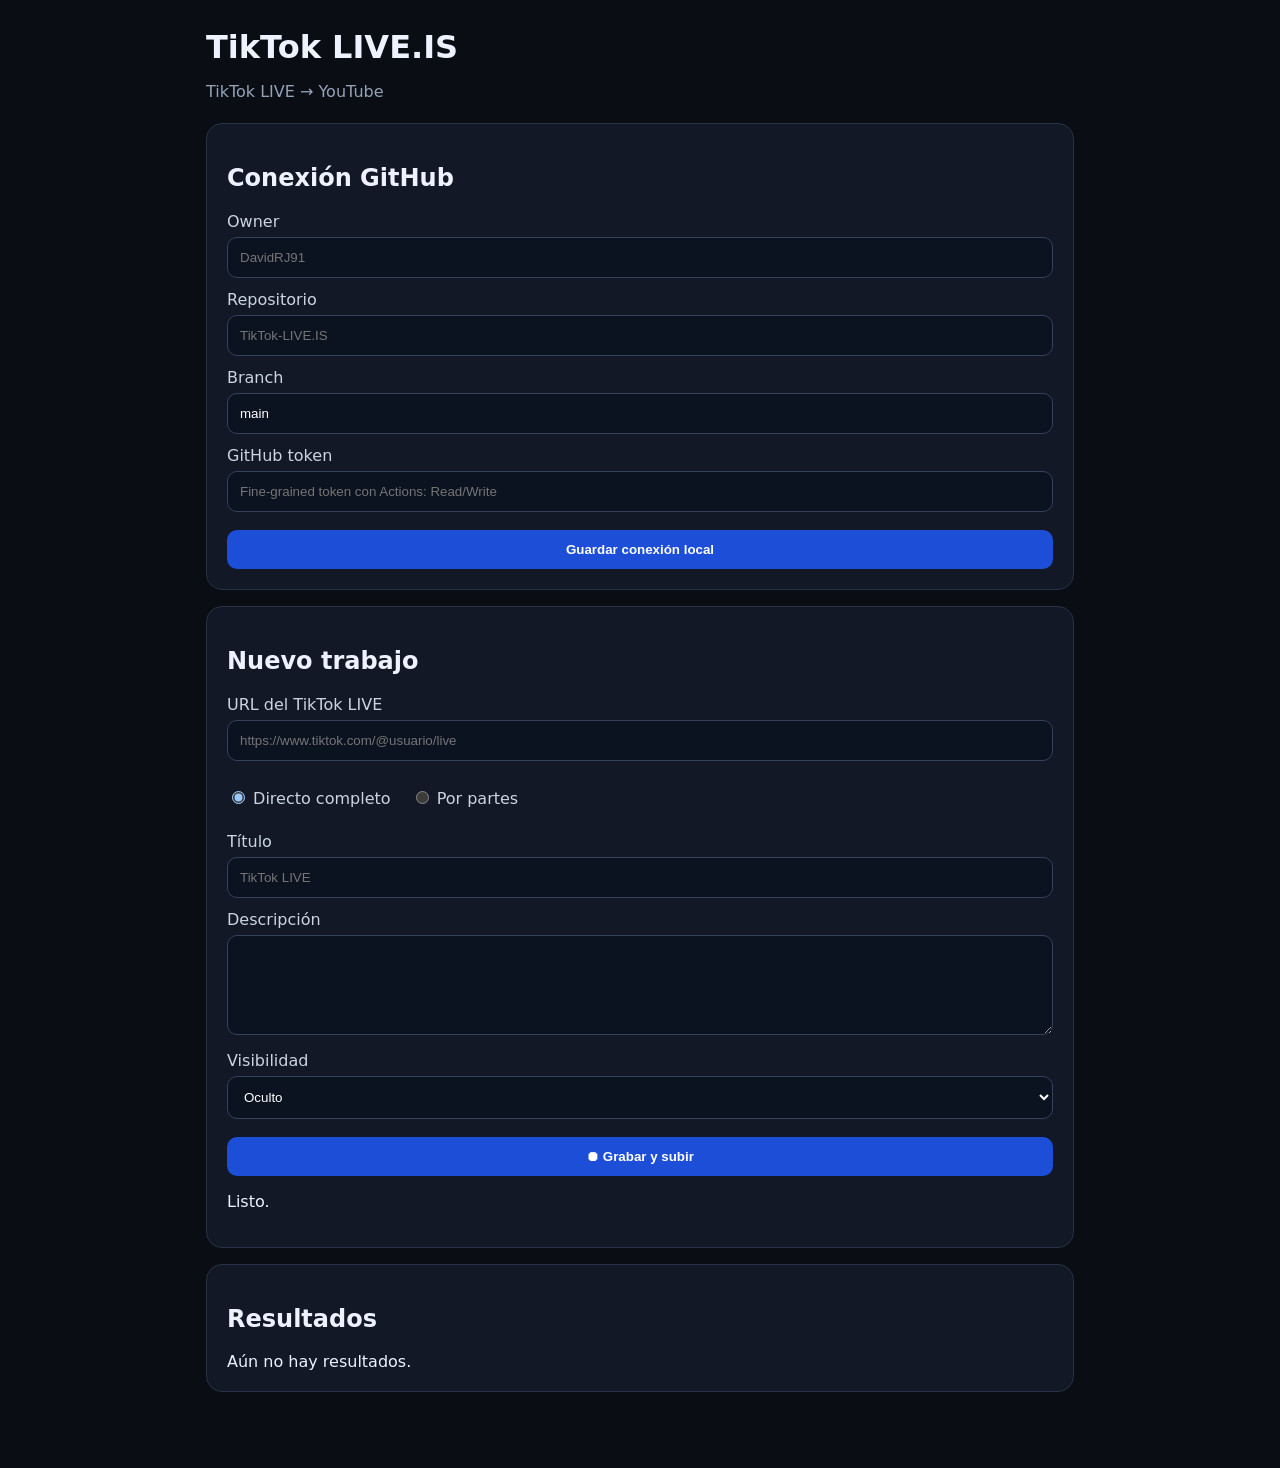
==== docs/index.html @ f422edba "Add files via upload" ====
<!doctype html>
<html lang="es">
<head>
  <meta charset="utf-8">
  <meta name="viewport" content="width=device-width,initial-scale=1">
  <title>TikTok LIVE.IS</title>
  <link rel="stylesheet" href="style.css">
</head>
<body>
<main class="app">
  <header><h1>TikTok LIVE.IS</h1><p>TikTok LIVE → YouTube</p></header>

  <section class="card">
    <h2>Conexión GitHub</h2>
    <label>Owner <input id="owner" placeholder="DavidRJ91"></label>
    <label>Repositorio <input id="repo" placeholder="TikTok-LIVE.IS"></label>
    <label>Branch <input id="branch" value="main"></label>
    <label>GitHub token <input id="token" type="password" placeholder="Fine-grained token con Actions: Read/Write"></label>
    <button id="saveConnection">Guardar conexión local</button>
  </section>

  <section class="card">
    <h2>Nuevo trabajo</h2>
    <label>URL del TikTok LIVE
      <input id="tiktokLiveUrl" type="url" placeholder="https://www.tiktok.com/@usuario/live">
    </label>

    <div class="modes">
      <label><input type="radio" name="mode" value="live_simple" checked> Directo completo</label>
      <label><input type="radio" name="mode" value="live_chunked"> Por partes</label>
    </div>

    <label id="chunkWrap">Minutos por parte
      <input id="chunkMinutes" type="number" min="5" max="60" value="25">
    </label>

    <label>Título <input id="title" placeholder="TikTok LIVE"></label>
    <label>Descripción <textarea id="description"></textarea></label>

    <label>Visibilidad
      <select id="privacy">
        <option value="unlisted">Oculto</option>
        <option value="public">Público</option>
        <option value="scheduled">Programado</option>
      </select>
    </label>

    <label id="scheduleWrap">Fecha y hora
      <input id="scheduledAt" type="datetime-local">
    </label>

    <button id="start">⏺ Grabar y subir</button>
    <p id="status">Listo.</p>
    <div id="runInfo"></div>
  </section>

  <section class="card">
    <h2>Resultados</h2>
    <div id="results">Aún no hay resultados.</div>
  </section>
</main>
<script src="app.js"></script>
</body>
</html>
---- docs/style.css ----
:root { color-scheme: dark; font-family: Inter, system-ui, sans-serif; }
* { box-sizing: border-box; }
body { margin:0; background:#0a0d14; color:#eef2ff; }
.app { max-width:900px; margin:auto; padding:28px 16px 60px; }
header { margin-bottom:22px; }
h1 { margin:0; font-size:2rem; }
header p { color:#94a3b8; }
.card { background:#121826; border:1px solid #263247; border-radius:16px; padding:20px; margin:16px 0; }
label { display:block; margin:12px 0; color:#cbd5e1; }
input, textarea, select, button { width:100%; margin-top:6px; padding:12px; border-radius:10px; border:1px solid #34425c; background:#0b1220; color:#fff; }
textarea { min-height:100px; resize:vertical; }
button { cursor:pointer; font-weight:700; background:#1d4ed8; border:0; }
button:hover { filter:brightness(1.1); }
.modes { display:flex; gap:20px; flex-wrap:wrap; }
.modes label { width:auto; }
.modes input { width:auto; }
#status.ok { color:#86efac; }
#status.error { color:#fca5a5; }
.result a { color:#93c5fd; }
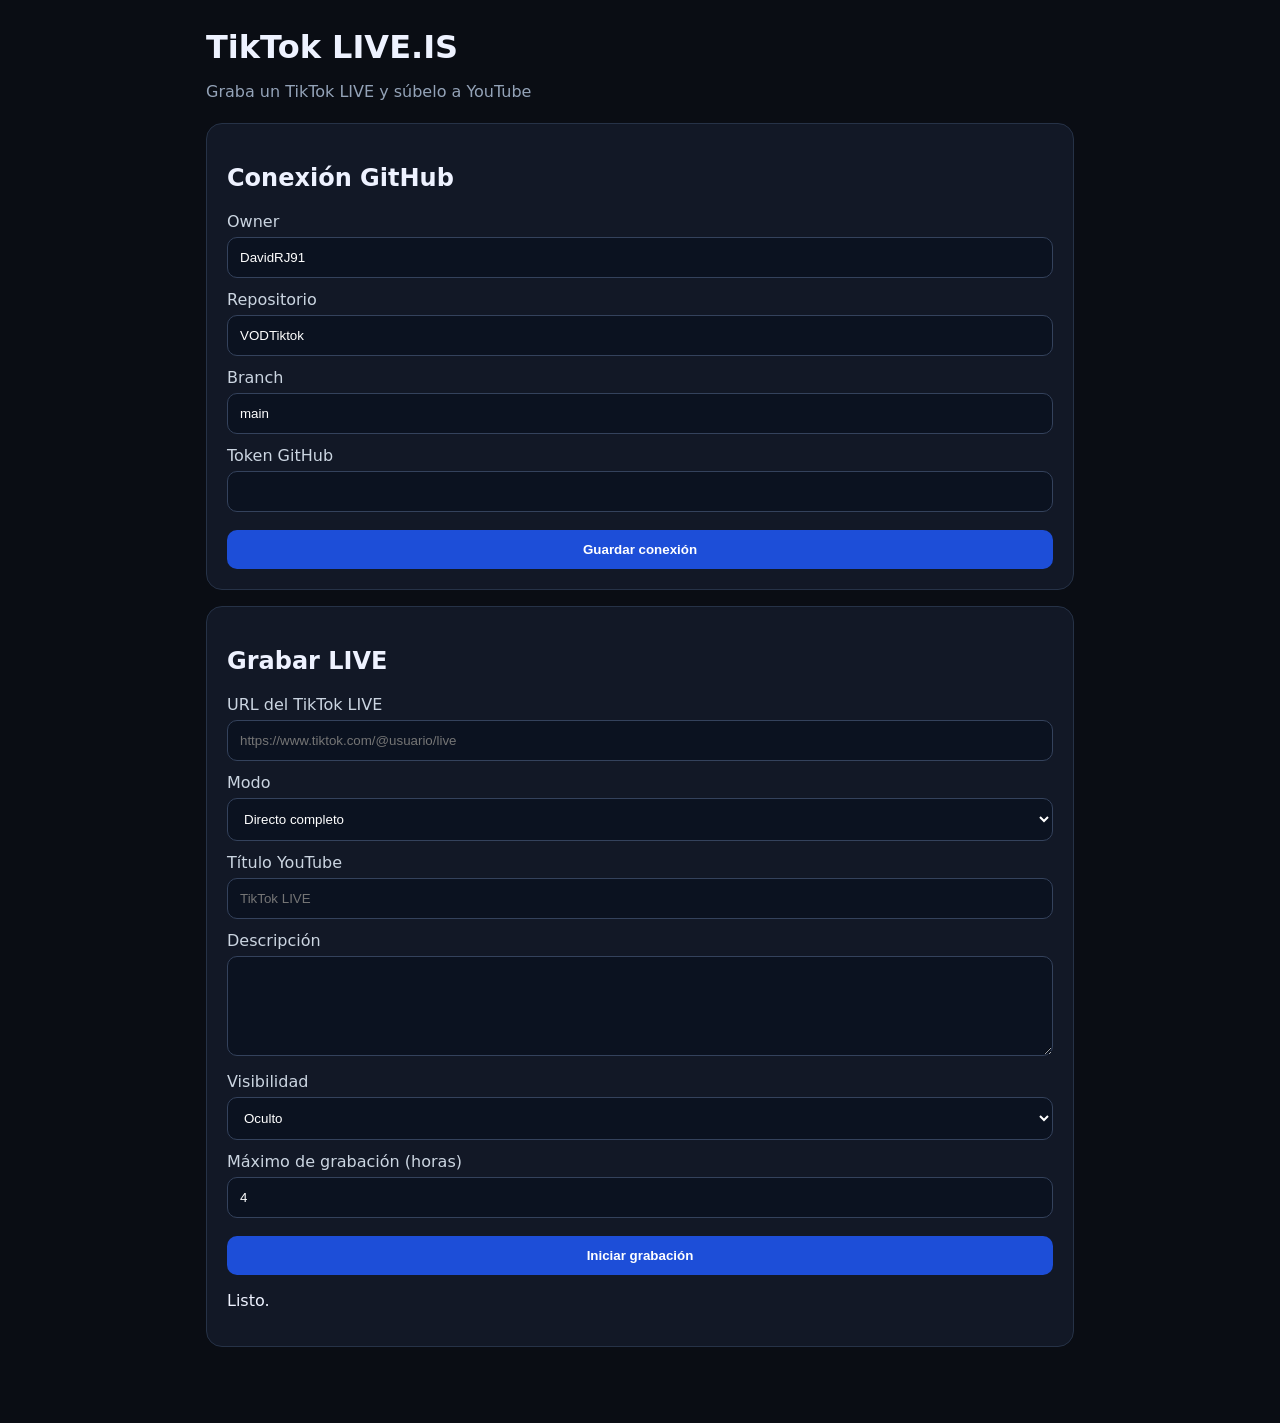
==== commit b979975d: "Add files via upload" ====
--- a/docs/index.html
+++ b/docs/index.html
@@ -2,63 +2,77 @@
 <html lang="es">
 <head>
   <meta charset="utf-8">
-  <meta name="viewport" content="width=device-width,initial-scale=1">
+  <meta name="viewport" content="width=device-width, initial-scale=1">
   <title>TikTok LIVE.IS</title>
   <link rel="stylesheet" href="style.css">
 </head>
 <body>
-<main class="app">
-  <header><h1>TikTok LIVE.IS</h1><p>TikTok LIVE → YouTube</p></header>
+  <main class="app">
+    <header>
+      <h1>TikTok LIVE.IS</h1>
+      <p>Graba un TikTok LIVE y súbelo a YouTube</p>
+    </header>
 
-  <section class="card">
-    <h2>Conexión GitHub</h2>
-    <label>Owner <input id="owner" placeholder="DavidRJ91"></label>
-    <label>Repositorio <input id="repo" placeholder="TikTok-LIVE.IS"></label>
-    <label>Branch <input id="branch" value="main"></label>
-    <label>GitHub token <input id="token" type="password" placeholder="Fine-grained token con Actions: Read/Write"></label>
-    <button id="saveConnection">Guardar conexión local</button>
-  </section>
+    <section class="card">
+      <h2>Conexión GitHub</h2>
+      <label>Owner <input id="owner" value="DavidRJ91"></label>
+      <label>Repositorio <input id="repo" value="VODTiktok"></label>
+      <label>Branch <input id="branch" value="main"></label>
+      <label>Token GitHub <input id="token" type="password"></label>
+      <button id="saveConnection" type="button">Guardar conexión</button>
+    </section>
 
-  <section class="card">
-    <h2>Nuevo trabajo</h2>
-    <label>URL del TikTok LIVE
-      <input id="tiktokLiveUrl" type="url" placeholder="https://www.tiktok.com/@usuario/live">
-    </label>
+    <section class="card">
+      <h2>Grabar LIVE</h2>
 
-    <div class="modes">
-      <label><input type="radio" name="mode" value="live_simple" checked> Directo completo</label>
-      <label><input type="radio" name="mode" value="live_chunked"> Por partes</label>
-    </div>
+      <label>URL del TikTok LIVE
+        <input id="tiktokLiveUrl" type="url" placeholder="https://www.tiktok.com/@usuario/live">
+      </label>
 
-    <label id="chunkWrap">Minutos por parte
-      <input id="chunkMinutes" type="number" min="5" max="60" value="25">
-    </label>
+      <label>Modo
+        <select id="mode">
+          <option value="simple">Directo completo</option>
+          <option value="chunked">Por partes</option>
+        </select>
+      </label>
 
-    <label>Título <input id="title" placeholder="TikTok LIVE"></label>
-    <label>Descripción <textarea id="description"></textarea></label>
+      <label id="chunkWrap">Minutos por parte
+        <input id="chunkMinutes" type="number" min="1" max="60" value="5">
+      </label>
 
-    <label>Visibilidad
-      <select id="privacy">
-        <option value="unlisted">Oculto</option>
-        <option value="public">Público</option>
-        <option value="scheduled">Programado</option>
-      </select>
-    </label>
+      <label>Título YouTube
+        <input id="title" placeholder="TikTok LIVE">
+      </label>
 
-    <label id="scheduleWrap">Fecha y hora
-      <input id="scheduledAt" type="datetime-local">
-    </label>
+      <label>Descripción
+        <textarea id="description"></textarea>
+      </label>
 
-    <button id="start">⏺ Grabar y subir</button>
-    <p id="status">Listo.</p>
-    <div id="runInfo"></div>
-  </section>
+      <label>Visibilidad
+        <select id="privacy">
+          <option value="unlisted">Oculto</option>
+          <option value="public">Público</option>
+          <option value="private">Privado</option>
+          <option value="scheduled">Programado</option>
+        </select>
+      </label>
 
-  <section class="card">
-    <h2>Resultados</h2>
-    <div id="results">Aún no hay resultados.</div>
-  </section>
-</main>
-<script src="app.js"></script>
+      <label id="scheduleWrap" style="display:none">Fecha y hora
+        <input id="scheduledAt" type="datetime-local">
+      </label>
+
+      <label>Máximo de grabación (horas)
+        <input id="maxRecordHours" type="number" min="1" max="6" value="4">
+      </label>
+
+      <button id="start" type="button">Iniciar grabación</button>
+
+      <p id="status">Listo.</p>
+      <p id="runInfo"></p>
+      <div id="results"></div>
+    </section>
+  </main>
+
+  <script src="app.js"></script>
 </body>
 </html>
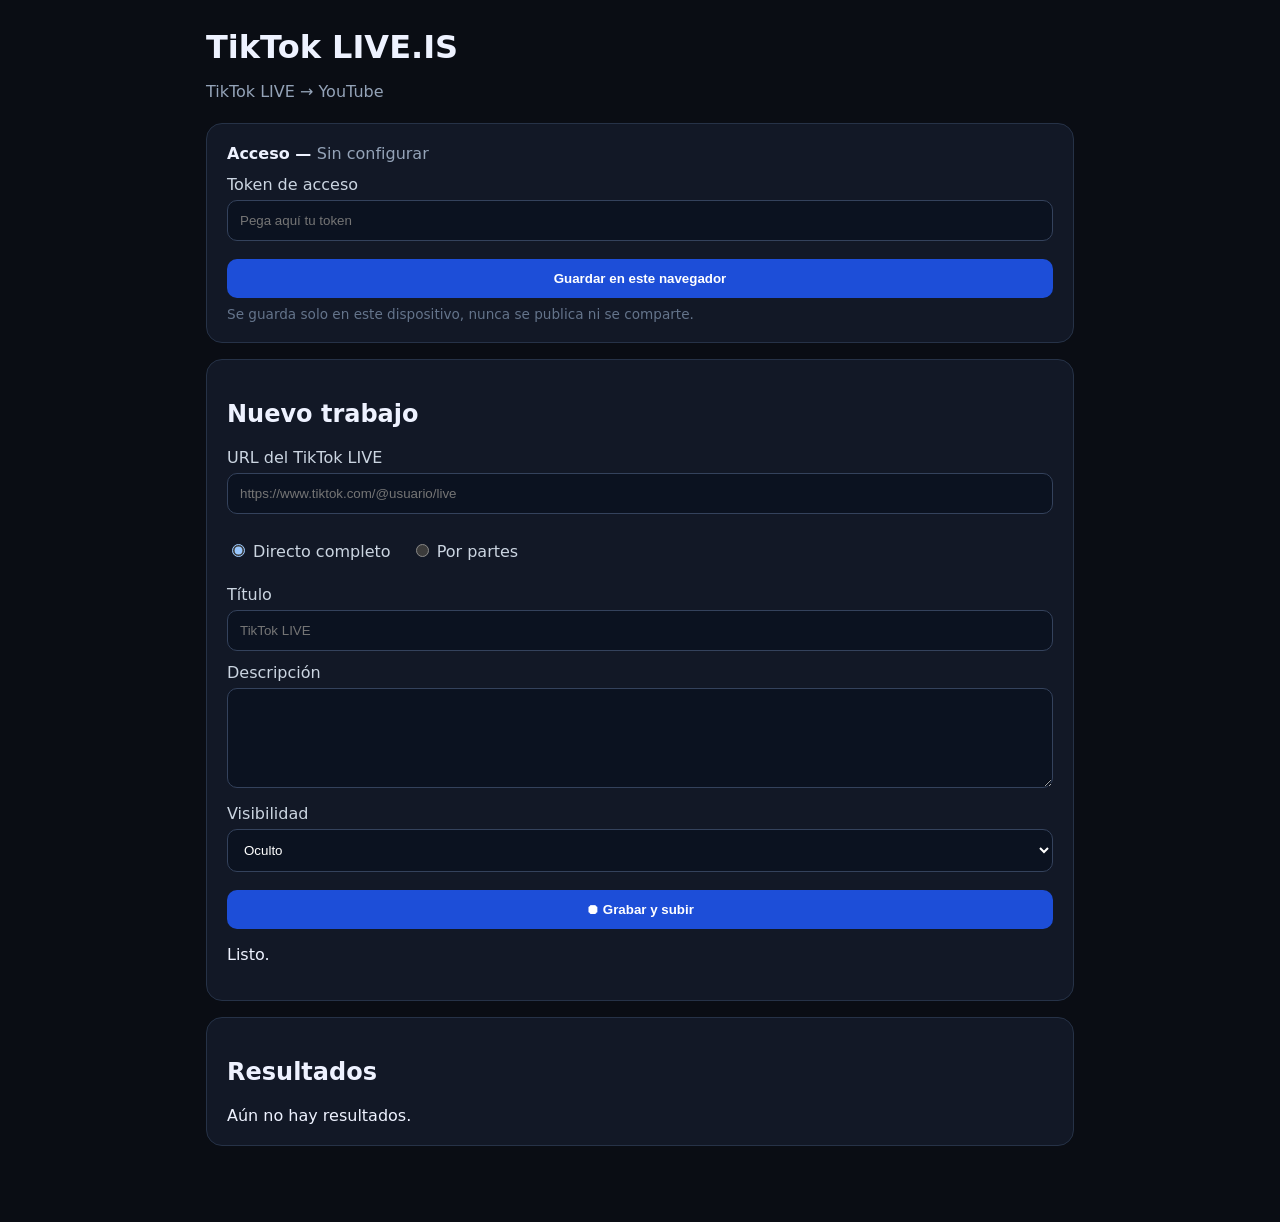
==== commit 3f71a188: "Add files via upload" ====
--- a/docs/index.html
+++ b/docs/index.html
@@ -2,77 +2,61 @@
 <html lang="es">
 <head>
   <meta charset="utf-8">
-  <meta name="viewport" content="width=device-width, initial-scale=1">
+  <meta name="viewport" content="width=device-width,initial-scale=1">
   <title>TikTok LIVE.IS</title>
   <link rel="stylesheet" href="style.css">
 </head>
 <body>
-  <main class="app">
-    <header>
-      <h1>TikTok LIVE.IS</h1>
-      <p>Graba un TikTok LIVE y súbelo a YouTube</p>
-    </header>
+<main class="app">
+  <header><h1>TikTok LIVE.IS</h1><p>TikTok LIVE → YouTube</p></header>
 
-    <section class="card">
-      <h2>Conexión GitHub</h2>
-      <label>Owner <input id="owner" value="DavidRJ91"></label>
-      <label>Repositorio <input id="repo" value="VODTiktok"></label>
-      <label>Branch <input id="branch" value="main"></label>
-      <label>Token GitHub <input id="token" type="password"></label>
-      <button id="saveConnection" type="button">Guardar conexión</button>
-    </section>
+  <details class="card" id="connectionCard">
+    <summary>Acceso — <span id="connectionState">Sin configurar</span></summary>
+    <label>Token de acceso <input id="token" type="password" placeholder="Pega aquí tu token"></label>
+    <button id="saveConnection">Guardar en este navegador</button>
+    <p class="hint">Se guarda solo en este dispositivo, nunca se publica ni se comparte.</p>
+  </details>
 
-    <section class="card">
-      <h2>Grabar LIVE</h2>
+  <section class="card">
+    <h2>Nuevo trabajo</h2>
+    <label>URL del TikTok LIVE
+      <input id="tiktokLiveUrl" type="url" placeholder="https://www.tiktok.com/@usuario/live">
+    </label>
 
-      <label>URL del TikTok LIVE
-        <input id="tiktokLiveUrl" type="url" placeholder="https://www.tiktok.com/@usuario/live">
-      </label>
+    <div class="modes">
+      <label><input type="radio" name="mode" value="live_simple" checked> Directo completo</label>
+      <label><input type="radio" name="mode" value="live_chunked"> Por partes</label>
+    </div>
 
-      <label>Modo
-        <select id="mode">
-          <option value="simple">Directo completo</option>
-          <option value="chunked">Por partes</option>
-        </select>
-      </label>
+    <label id="chunkWrap">Minutos por parte
+      <input id="chunkMinutes" type="number" min="5" max="60" value="25">
+    </label>
 
-      <label id="chunkWrap">Minutos por parte
-        <input id="chunkMinutes" type="number" min="1" max="60" value="5">
-      </label>
+    <label>Título <input id="title" placeholder="TikTok LIVE"></label>
+    <label>Descripción <textarea id="description"></textarea></label>
 
-      <label>Título YouTube
-        <input id="title" placeholder="TikTok LIVE">
-      </label>
+    <label>Visibilidad
+      <select id="privacy">
+        <option value="unlisted">Oculto</option>
+        <option value="public">Público</option>
+        <option value="scheduled">Programado</option>
+      </select>
+    </label>
 
-      <label>Descripción
-        <textarea id="description"></textarea>
-      </label>
+    <label id="scheduleWrap">Fecha y hora
+      <input id="scheduledAt" type="datetime-local">
+    </label>
 
-      <label>Visibilidad
-        <select id="privacy">
-          <option value="unlisted">Oculto</option>
-          <option value="public">Público</option>
-          <option value="private">Privado</option>
-          <option value="scheduled">Programado</option>
-        </select>
-      </label>
+    <button id="start">⏺ Grabar y subir</button>
+    <p id="status">Listo.</p>
+    <div id="runInfo"></div>
+  </section>
 
-      <label id="scheduleWrap" style="display:none">Fecha y hora
-        <input id="scheduledAt" type="datetime-local">
-      </label>
-
-      <label>Máximo de grabación (horas)
-        <input id="maxRecordHours" type="number" min="1" max="6" value="4">
-      </label>
-
-      <button id="start" type="button">Iniciar grabación</button>
-
-      <p id="status">Listo.</p>
-      <p id="runInfo"></p>
-      <div id="results"></div>
-    </section>
-  </main>
-
-  <script src="app.js"></script>
+  <section class="card">
+    <h2>Resultados</h2>
+    <div id="results">Aún no hay resultados.</div>
+  </section>
+</main>
+<script src="app.js"></script>
 </body>
 </html>
--- a/docs/style.css
+++ b/docs/style.css
@@ -17,3 +17,7 @@
 #status.ok { color:#86efac; }
 #status.error { color:#fca5a5; }
 .result a { color:#93c5fd; }
+details.card summary { cursor:pointer; font-weight:700; list-style:none; }
+details.card summary::-webkit-details-marker { display:none; }
+details.card summary span { font-weight:400; color:#94a3b8; }
+.hint { color:#64748b; font-size:.85rem; margin:8px 0 0; }
